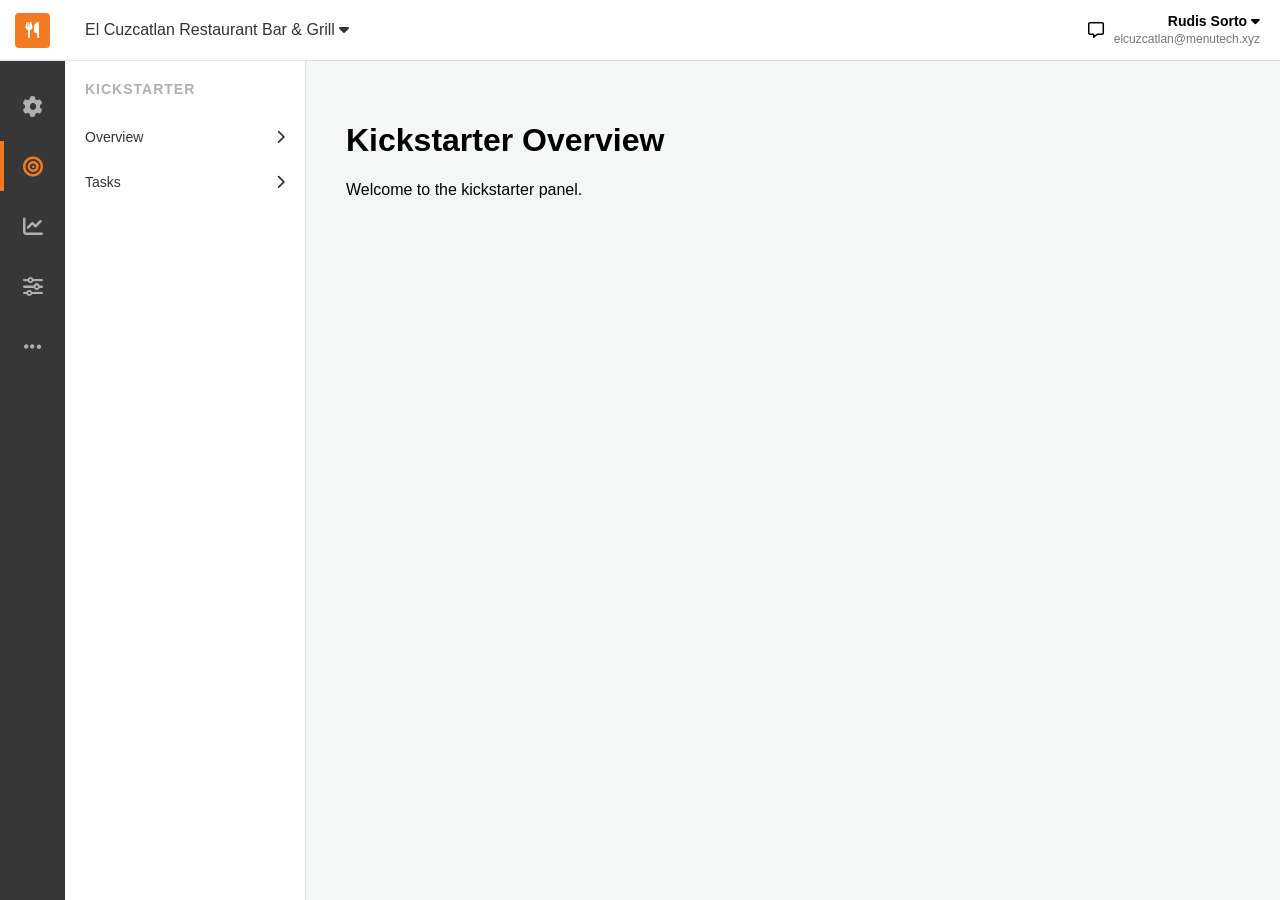
==== docs/kickstarter.html @ db4f1fe5 "feat: implement dual-panel sidebar and setup page UI - Created docs/ directory structure with css, j" ====
<!DOCTYPE html>
<html lang="en">
<head>
    <meta charset="UTF-8">
    <meta name="viewport" content="width=device-width, initial-scale=1.0">
    <title>Kickstarter - Platform</title>
    <link rel="stylesheet" href="css/style.css">
    <link rel="stylesheet" href="https://cdnjs.cloudflare.com/ajax/libs/font-awesome/6.4.0/css/all.min.css">
</head>
<body>
    <div class="container">
        <header>
            <div class="logo-section">
                <div class="logo-box">
                    <i class="fas fa-utensils"></i>
                </div>
            </div>
            <div class="restaurant-info">
                El Cuzcatlan Restaurant Bar & Grill <i class="fas fa-caret-down"></i>
            </div>
            <div class="user-profile">
                <i class="far fa-comment-alt"></i>
                <div class="user-details">
                    <span class="user-name">Rudis Sorto <i class="fas fa-caret-down"></i></span>
                    <span class="user-email">elcuzcatlan@menutech.xyz</span>
                </div>
            </div>
        </header>

        <div class="main-content">
            <aside class="icon-sidebar">
                <div class="icon-item" data-target="setup.html">
                    <i class="fas fa-cog fa-lg"></i>
                </div>
                <div class="icon-item active" data-target="kickstarter.html">
                    <i class="fas fa-bullseye fa-lg"></i>
                </div>
                <div class="icon-item">
                    <i class="fas fa-chart-line fa-lg"></i>
                </div>
                <div class="icon-item">
                    <i class="fas fa-sliders-h fa-lg"></i>
                </div>
                <div class="icon-item">
                    <i class="fas fa-ellipsis-h fa-lg"></i>
                </div>
            </aside>

            <aside class="setup-sidebar">
                <div class="setup-title">Kickstarter</div>

                <div class="menu-section">
                    <div class="menu-header">
                        Overview <i class="fas fa-chevron-right"></i>
                    </div>
                </div>
                <div class="menu-section">
                    <div class="menu-header">
                        Tasks <i class="fas fa-chevron-right"></i>
                    </div>
                </div>
            </aside>

            <main class="page-body">
                <div style="padding: 40px;">
                    <h1>Kickstarter Overview</h1>
                    <p>Welcome to the kickstarter panel.</p>
                </div>
            </main>
        </div>
    </div>

    <script src="js/main.js"></script>
</body>
</html>
---- docs/css/style.css ----
:root {
    --primary-orange: #f27a20;
    --dark-sidebar: #373737;
    --light-bg: #f4f7f6;
    --border-color: #e0e0e0;
    --text-grey: #757575;
    --header-height: 60px;
    --icon-sidebar-width: 65px;
    --setup-sidebar-width: 240px;
}

body, html {
    margin: 0;
    padding: 0;
    font-family: 'Segoe UI', Tahoma, Geneva, Verdana, sans-serif;
    height: 100%;
    overflow: hidden;
}

.container {
    display: flex;
    flex-direction: column;
    height: 100%;
}

/* Header Styles */
header {
    height: var(--header-height);
    background-color: white;
    display: flex;
    align-items: center;
    justify-content: space-between;
    border-bottom: 1px solid var(--border-color);
    z-index: 100;
}

.logo-section {
    display: flex;
    align-items: center;
    width: var(--icon-sidebar-width);
    justify-content: center;
}

.logo-box {
    width: 35px;
    height: 35px;
    background-color: var(--primary-orange);
    border-radius: 4px;
    display: flex;
    align-items: center;
    justify-content: center;
    color: white;
}

.restaurant-info {
    flex-grow: 1;
    padding-left: 20px;
    font-weight: 500;
    color: #333;
}

.user-profile {
    display: flex;
    align-items: center;
    padding-right: 20px;
}

.user-details {
    text-align: right;
    margin-left: 10px;
}

.user-name {
    font-weight: bold;
    display: block;
    font-size: 14px;
}

.user-email {
    font-size: 12px;
    color: var(--text-grey);
}

/* Main Layout */
.main-content {
    display: flex;
    flex-grow: 1;
}

/* Icon Sidebar (Leftmost) */
.icon-sidebar {
    width: var(--icon-sidebar-width);
    background-color: var(--dark-sidebar);
    display: flex;
    flex-direction: column;
    align-items: center;
    padding-top: 20px;
}

.icon-item {
    width: 100%;
    height: 50px;
    display: flex;
    align-items: center;
    justify-content: center;
    color: #b0b0b0;
    cursor: pointer;
    position: relative;
    margin-bottom: 10px;
}

.icon-item.active {
    color: var(--primary-orange);
}

.icon-item.active::before {
    content: '';
    position: absolute;
    left: 0;
    width: 4px;
    height: 100%;
    background-color: var(--primary-orange);
}

/* Setup Sidebar (Secondary) */
.setup-sidebar {
    width: var(--setup-sidebar-width);
    background-color: white;
    border-right: 1px solid var(--border-color);
    overflow-y: auto;
    padding-top: 20px;
}

.setup-title {
    padding: 0 20px 20px;
    color: #b0b0b0;
    font-weight: bold;
    font-size: 14px;
    text-transform: uppercase;
    letter-spacing: 1px;
}

.menu-section {
    margin-bottom: 5px;
}

.menu-header {
    padding: 12px 20px;
    display: flex;
    align-items: center;
    justify-content: space-between;
    cursor: pointer;
    font-size: 14px;
    color: #333;
    font-weight: 500;
}

.menu-header:hover {
    background-color: #f9f9f9;
}

.submenu {
    list-style: none;
    padding: 0;
    margin: 0;
    display: none;
}

.submenu.expanded {
    display: block;
}

.submenu-item {
    padding: 10px 20px 10px 40px;
    font-size: 13px;
    color: var(--text-grey);
    cursor: pointer;
    display: flex;
    align-items: center;
    justify-content: space-between;
}

.submenu-item:hover {
    background-color: #f9f9f9;
}

.submenu-item.active {
    color: var(--primary-orange);
    font-weight: 600;
    position: relative;
}

.submenu-item.active::before {
    content: '●';
    position: absolute;
    left: 20px;
    font-size: 8px;
}

.checkmark {
    color: #4caf50;
    font-size: 10px;
}

/* Page Body (Map area) */
.page-body {
    flex-grow: 1;
    background-color: var(--light-bg);
    position: relative;
    overflow: hidden;
}

.map-placeholder {
    width: 100%;
    height: 100%;
    background-color: #e5e5e5;
    opacity: 0.5;
}

/* Form overlay (mockup) */
.form-overlay {
    position: absolute;
    top: 50%;
    left: 50%;
    transform: translate(-50%, -50%);
    background: white;
    padding: 30px;
    border-radius: 8px;
    box-shadow: 0 4px 20px rgba(0,0,0,0.1);
    width: 500px;
}
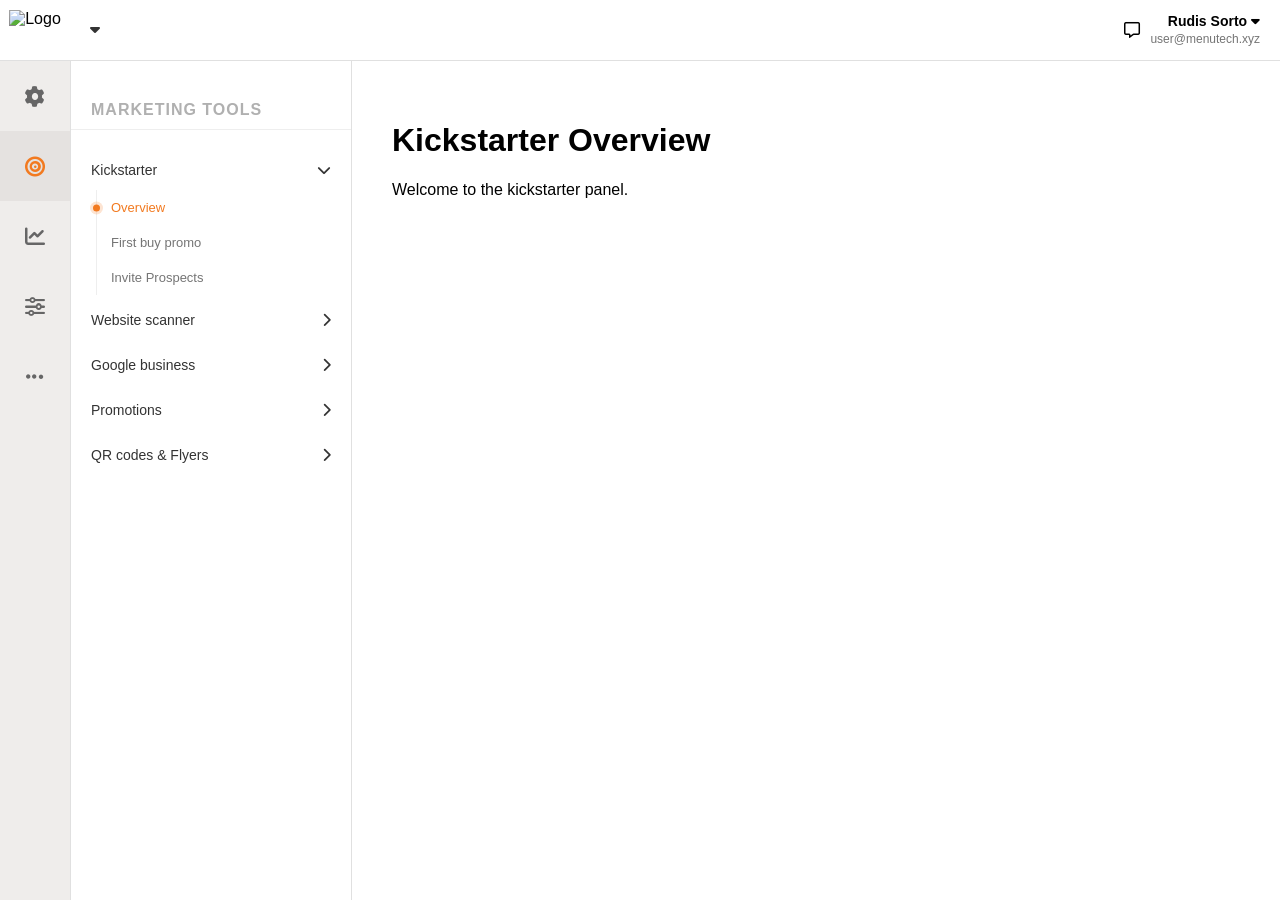
==== commit bdf09a66: "feat: high-fidelity UI for Setup and Marketing Tools panels - Refined CSS to match brand colors and " ====
--- a/docs/kickstarter.html
+++ b/docs/kickstarter.html
@@ -3,7 +3,7 @@
 <head>
     <meta charset="UTF-8">
     <meta name="viewport" content="width=device-width, initial-scale=1.0">
-    <title>Kickstarter - Platform</title>
+    <title>Marketing Tools - Platform</title>
     <link rel="stylesheet" href="css/style.css">
     <link rel="stylesheet" href="https://cdnjs.cloudflare.com/ajax/libs/font-awesome/6.4.0/css/all.min.css">
 </head>
@@ -11,18 +11,16 @@
     <div class="container">
         <header>
             <div class="logo-section">
-                <div class="logo-box">
-                    <i class="fas fa-utensils"></i>
-                </div>
+                <img src="https://menutech.services/assets/img/logomt.png" alt="Logo" style="height: 40px;">
             </div>
             <div class="restaurant-info">
-                El Cuzcatlan Restaurant Bar & Grill <i class="fas fa-caret-down"></i>
+                <i class="fas fa-caret-down"></i>
             </div>
             <div class="user-profile">
                 <i class="far fa-comment-alt"></i>
                 <div class="user-details">
                     <span class="user-name">Rudis Sorto <i class="fas fa-caret-down"></i></span>
-                    <span class="user-email">elcuzcatlan@menutech.xyz</span>
+                    <span class="user-email">user@menutech.xyz</span>
                 </div>
             </div>
         </header>
@@ -47,24 +45,42 @@
             </aside>
 
             <aside class="setup-sidebar">
-                <div class="setup-title">Kickstarter</div>
+                <div class="setup-title">Marketing Tools</div>
 
                 <div class="menu-section">
-                    <div class="menu-header">
-                        Overview <i class="fas fa-chevron-right"></i>
+                    <div class="menu-header" id="kickstarter-header">
+                        Kickstarter <i class="fas fa-chevron-down"></i>
                     </div>
+                    <ul class="submenu expanded" id="kickstarter-submenu">
+                        <li class="submenu-item active" data-slug="overview">Overview</li>
+                        <li class="submenu-item" data-slug="first-buy-promo">First buy promo</li>
+                        <li class="submenu-item" data-slug="invite-prospects">Invite Prospects</li>
+                    </ul>
                 </div>
+
                 <div class="menu-section">
-                    <div class="menu-header">
-                        Tasks <i class="fas fa-chevron-right"></i>
-                    </div>
+                    <div class="menu-header">Website scanner <i class="fas fa-chevron-right"></i></div>
+                </div>
+
+                <div class="menu-section">
+                    <div class="menu-header">Google business <i class="fas fa-chevron-right"></i></div>
+                </div>
+
+                <div class="menu-section">
+                    <div class="menu-header">Promotions <i class="fas fa-chevron-right"></i></div>
+                </div>
+
+                <div class="menu-section">
+                    <div class="menu-header">QR codes & Flyers <i class="fas fa-chevron-right"></i></div>
                 </div>
             </aside>
 
             <main class="page-body">
-                <div style="padding: 40px;">
-                    <h1>Kickstarter Overview</h1>
-                    <p>Welcome to the kickstarter panel.</p>
+                <div id="dynamic-content-area">
+                    <div style="padding: 40px;">
+                        <h1>Kickstarter Overview</h1>
+                        <p>Welcome to the kickstarter panel.</p>
+                    </div>
                 </div>
             </main>
         </div>
--- a/docs/css/style.css
+++ b/docs/css/style.css
@@ -1,12 +1,13 @@
 :root {
     --primary-orange: #f27a20;
-    --dark-sidebar: #373737;
-    --light-bg: #f4f7f6;
+    --light-sidebar: #efedeb;
+    --active-sidebar-bg: #e5e2e0;
+    --light-bg: #ffffff;
     --border-color: #e0e0e0;
     --text-grey: #757575;
     --header-height: 60px;
-    --icon-sidebar-width: 65px;
-    --setup-sidebar-width: 240px;
+    --icon-sidebar-width: 70px;
+    --setup-sidebar-width: 280px;
 }
 
 body, html {
@@ -90,36 +91,27 @@
 /* Icon Sidebar (Leftmost) */
 .icon-sidebar {
     width: var(--icon-sidebar-width);
-    background-color: var(--dark-sidebar);
+    background-color: var(--light-sidebar);
     display: flex;
     flex-direction: column;
     align-items: center;
-    padding-top: 20px;
+    border-right: 1px solid var(--border-color);
 }
 
 .icon-item {
     width: 100%;
-    height: 50px;
+    height: 70px;
     display: flex;
     align-items: center;
     justify-content: center;
-    color: #b0b0b0;
+    color: #666;
     cursor: pointer;
     position: relative;
-    margin-bottom: 10px;
 }
 
 .icon-item.active {
     color: var(--primary-orange);
-}
-
-.icon-item.active::before {
-    content: '';
-    position: absolute;
-    left: 0;
-    width: 4px;
-    height: 100%;
-    background-color: var(--primary-orange);
+    background-color: var(--active-sidebar-bg);
 }
 
 /* Setup Sidebar (Secondary) */
@@ -132,12 +124,14 @@
 }
 
 .setup-title {
-    padding: 0 20px 20px;
+    padding: 20px 20px 10px;
     color: #b0b0b0;
     font-weight: bold;
-    font-size: 14px;
+    font-size: 16px;
     text-transform: uppercase;
     letter-spacing: 1px;
+    border-bottom: 1px solid #eee;
+    margin-bottom: 20px;
 }
 
 .menu-section {
@@ -186,15 +180,40 @@
 
 .submenu-item.active {
     color: var(--primary-orange);
-    font-weight: 600;
-    position: relative;
+    font-weight: 500;
+    position: relative;
+}
+
+.submenu {
+    list-style: none;
+    padding: 0;
+    margin: 0;
+    display: none;
+    position: relative;
+}
+
+.submenu::before {
+    content: '';
+    position: absolute;
+    left: 25px;
+    top: 0;
+    bottom: 0;
+    width: 1px;
+    background-color: #eee;
 }
 
 .submenu-item.active::before {
-    content: '●';
+    content: '';
     position: absolute;
-    left: 20px;
-    font-size: 8px;
+    left: 22px;
+    top: 50%;
+    transform: translateY(-50%);
+    width: 7px;
+    height: 7px;
+    background-color: var(--primary-orange);
+    border-radius: 50%;
+    z-index: 1;
+    box-shadow: 0 0 0 3px rgba(242, 122, 32, 0.2);
 }
 
 .checkmark {
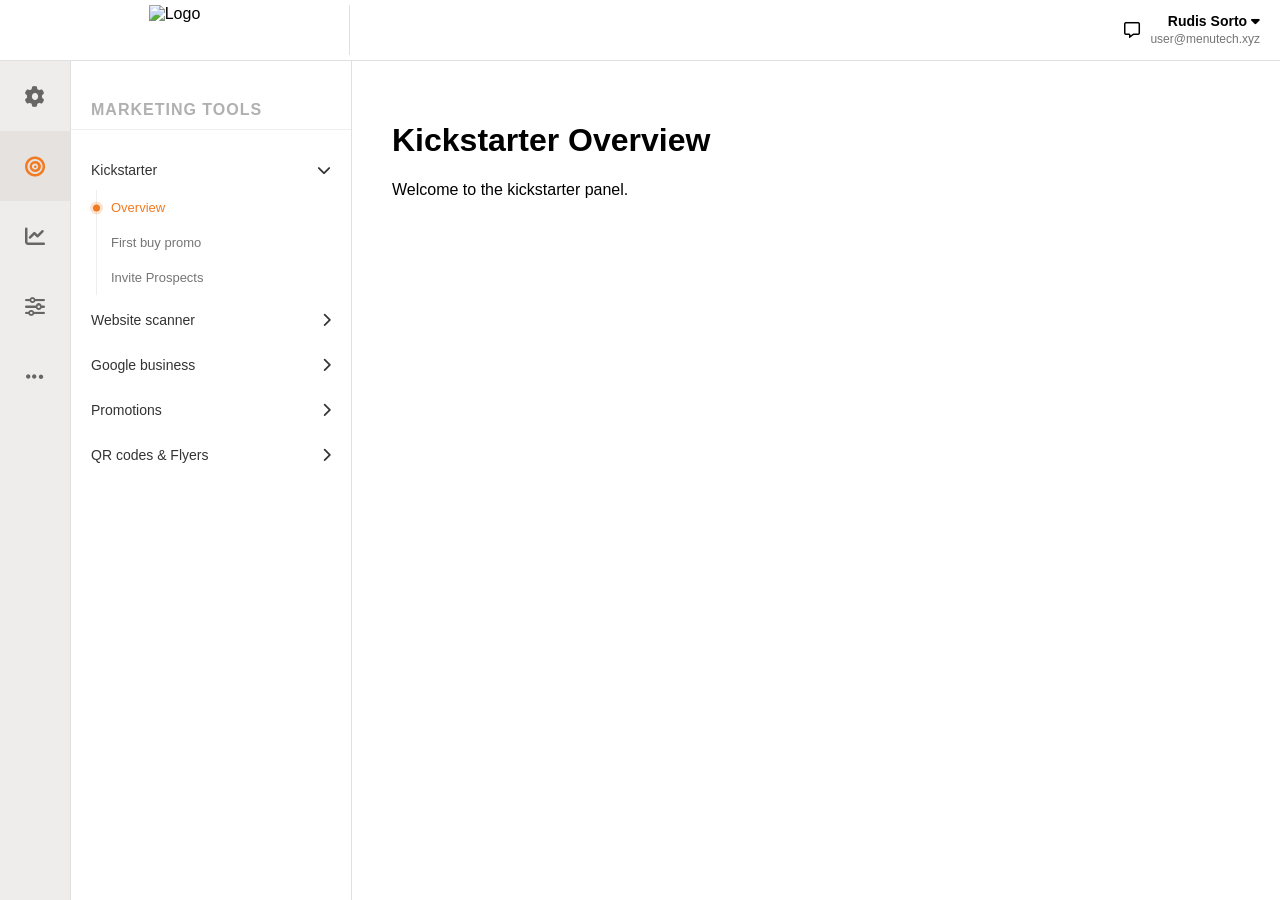
==== commit 7b020043: "feat: center company logo and refine header UI - Updated docs/css/style.css to expand the logo secti" ====
--- a/docs/kickstarter.html
+++ b/docs/kickstarter.html
@@ -11,10 +11,7 @@
     <div class="container">
         <header>
             <div class="logo-section">
-                <img src="https://menutech.services/assets/img/logomt.png" alt="Logo" style="height: 40px;">
-            </div>
-            <div class="restaurant-info">
-                <i class="fas fa-caret-down"></i>
+                <img src="https://menutech.services/assets/img/logomt.png" alt="Logo" style="height: 50px;">
             </div>
             <div class="user-profile">
                 <i class="far fa-comment-alt"></i>
--- a/docs/css/style.css
+++ b/docs/css/style.css
@@ -38,8 +38,10 @@
 .logo-section {
     display: flex;
     align-items: center;
-    width: var(--icon-sidebar-width);
+    width: calc(var(--icon-sidebar-width) + var(--setup-sidebar-width));
     justify-content: center;
+    border-right: 1px solid var(--border-color);
+    box-sizing: border-box;
 }
 
 .logo-box {
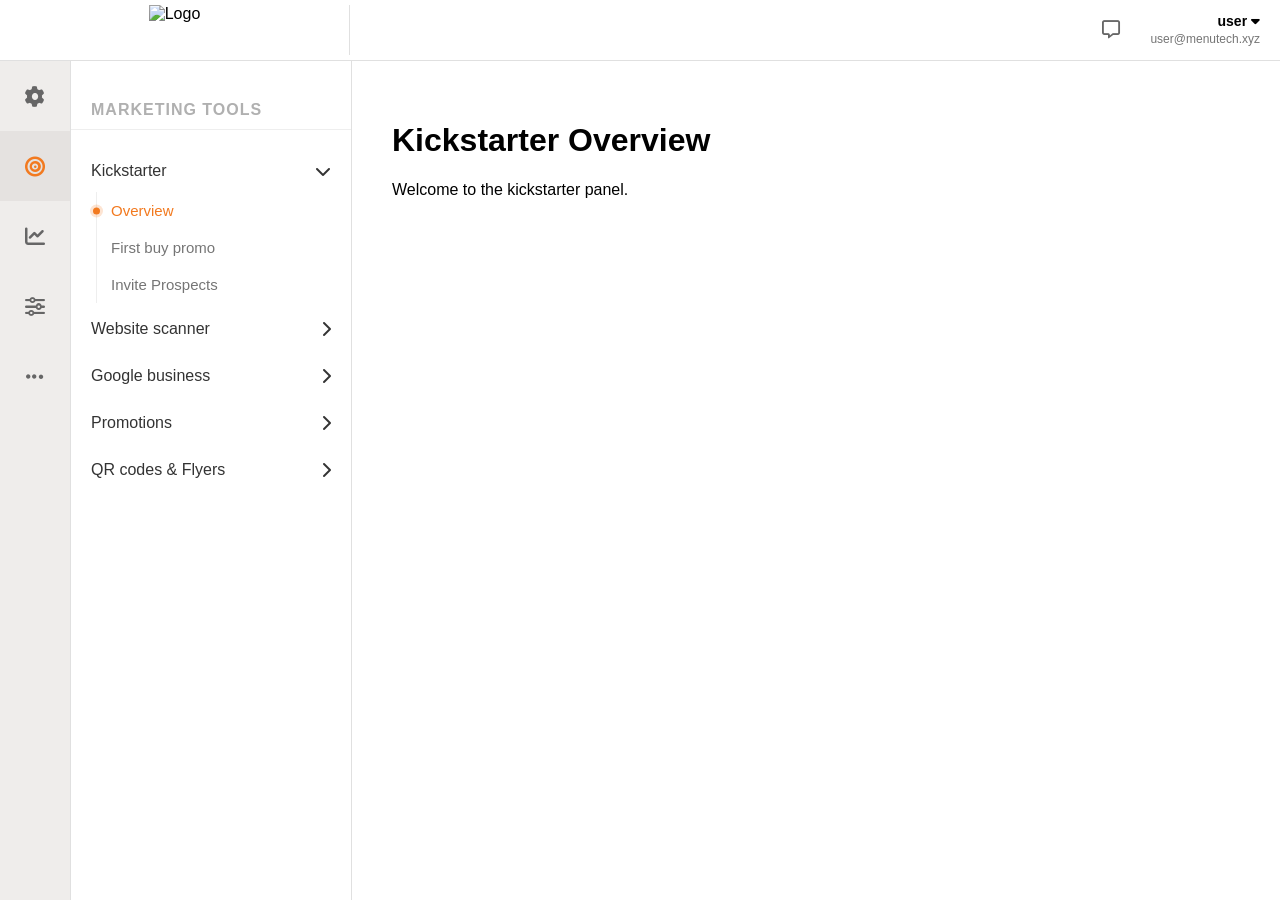
==== commit f596d333: "feat: implement help modal and update user profile info - Implemented "We are happy to help" modal t" ====
--- a/docs/kickstarter.html
+++ b/docs/kickstarter.html
@@ -14,9 +14,9 @@
                 <img src="https://menutech.services/assets/img/logomt.png" alt="Logo" style="height: 50px;">
             </div>
             <div class="user-profile">
-                <i class="far fa-comment-alt"></i>
+                <i class="far fa-comment-alt header-help-icon" id="open-help-modal"></i>
                 <div class="user-details">
-                    <span class="user-name">Rudis Sorto <i class="fas fa-caret-down"></i></span>
+                    <span class="user-name">user <i class="fas fa-caret-down"></i></span>
                     <span class="user-email">user@menutech.xyz</span>
                 </div>
             </div>
@@ -83,6 +83,28 @@
         </div>
     </div>
 
+    <div class="modal-overlay" id="help-modal">
+        <div class="help-modal-content">
+            <div class="help-modal-header">
+                We are happy to help
+                <i class="fas fa-times" style="cursor: pointer;" id="close-help-modal"></i>
+            </div>
+            <div class="help-modal-body">
+                <div class="help-form-box">
+                    <div class="help-form-box-header">
+                        MenuTech
+                        <i class="fas fa-chevron-up"></i>
+                    </div>
+                    <div class="help-contact-info">
+                        menutecho@gmail.com, (877) 859-0858, www.menutech.xyz
+                    </div>
+                    <textarea class="help-textarea" placeholder="Type your question here, I'm happy to help"></textarea>
+                    <button class="help-submit-btn">Ask Question</button>
+                </div>
+            </div>
+        </div>
+    </div>
+
     <script src="js/main.js"></script>
 </body>
 </html>
--- a/docs/css/style.css
+++ b/docs/css/style.css
@@ -146,7 +146,7 @@
     align-items: center;
     justify-content: space-between;
     cursor: pointer;
-    font-size: 14px;
+    font-size: 16px;
     color: #333;
     font-weight: 500;
 }
@@ -159,16 +159,19 @@
     list-style: none;
     padding: 0;
     margin: 0;
-    display: none;
+    max-height: 0;
+    overflow: hidden;
+    transition: max-height 0.3s ease-out;
+    position: relative;
 }
 
 .submenu.expanded {
-    display: block;
+    max-height: 500px; /* Adjust as needed for content */
 }
 
 .submenu-item {
     padding: 10px 20px 10px 40px;
-    font-size: 13px;
+    font-size: 15px;
     color: var(--text-grey);
     cursor: pointer;
     display: flex;
@@ -183,14 +186,6 @@
 .submenu-item.active {
     color: var(--primary-orange);
     font-weight: 500;
-    position: relative;
-}
-
-.submenu {
-    list-style: none;
-    padding: 0;
-    margin: 0;
-    display: none;
     position: relative;
 }
 
@@ -250,3 +245,105 @@
     box-shadow: 0 4px 20px rgba(0,0,0,0.1);
     width: 500px;
 }
+
+/* Modal Overlay */
+.modal-overlay {
+    position: fixed;
+    top: 0;
+    left: 0;
+    width: 100%;
+    height: 100%;
+    background-color: rgba(0, 0, 0, 0.5);
+    display: none;
+    align-items: center;
+    justify-content: center;
+    z-index: 2000;
+}
+
+.modal-overlay.active {
+    display: flex;
+}
+
+.help-modal-content {
+    background: white;
+    width: 500px;
+    border-radius: 4px;
+    overflow: hidden;
+    box-shadow: 0 5px 15px rgba(0,0,0,0.3);
+}
+
+.help-modal-header {
+    padding: 15px 20px;
+    border-bottom: 1px solid #eee;
+    font-weight: bold;
+    color: #333;
+    display: flex;
+    justify-content: space-between;
+    align-items: center;
+}
+
+.help-modal-body {
+    padding: 20px;
+}
+
+.help-form-box {
+    border: 1px solid #ddd;
+    border-radius: 4px;
+    padding: 15px;
+    margin-bottom: 20px;
+}
+
+.help-form-box-header {
+    display: flex;
+    justify-content: space-between;
+    align-items: center;
+    margin-bottom: 10px;
+    font-weight: 500;
+    color: #444;
+}
+
+.help-contact-info {
+    font-size: 13px;
+    color: #666;
+    margin-bottom: 15px;
+}
+
+.help-textarea {
+    width: 100%;
+    height: 120px;
+    border: 1px solid #ccc;
+    border-radius: 4px;
+    padding: 10px;
+    resize: none;
+    box-sizing: border-box;
+    font-family: inherit;
+    font-size: 14px;
+    outline: none;
+}
+
+.help-textarea:focus {
+    border-color: var(--primary-orange);
+}
+
+.help-submit-btn {
+    width: 100%;
+    background-color: var(--primary-orange);
+    color: white;
+    border: none;
+    padding: 12px;
+    border-radius: 4px;
+    font-weight: bold;
+    cursor: pointer;
+    margin-top: 15px;
+}
+
+.header-help-icon {
+    cursor: pointer;
+    font-size: 18px;
+    color: #666;
+    margin-right: 20px;
+}
+
+.header-help-icon:hover {
+    color: var(--primary-orange);
+}
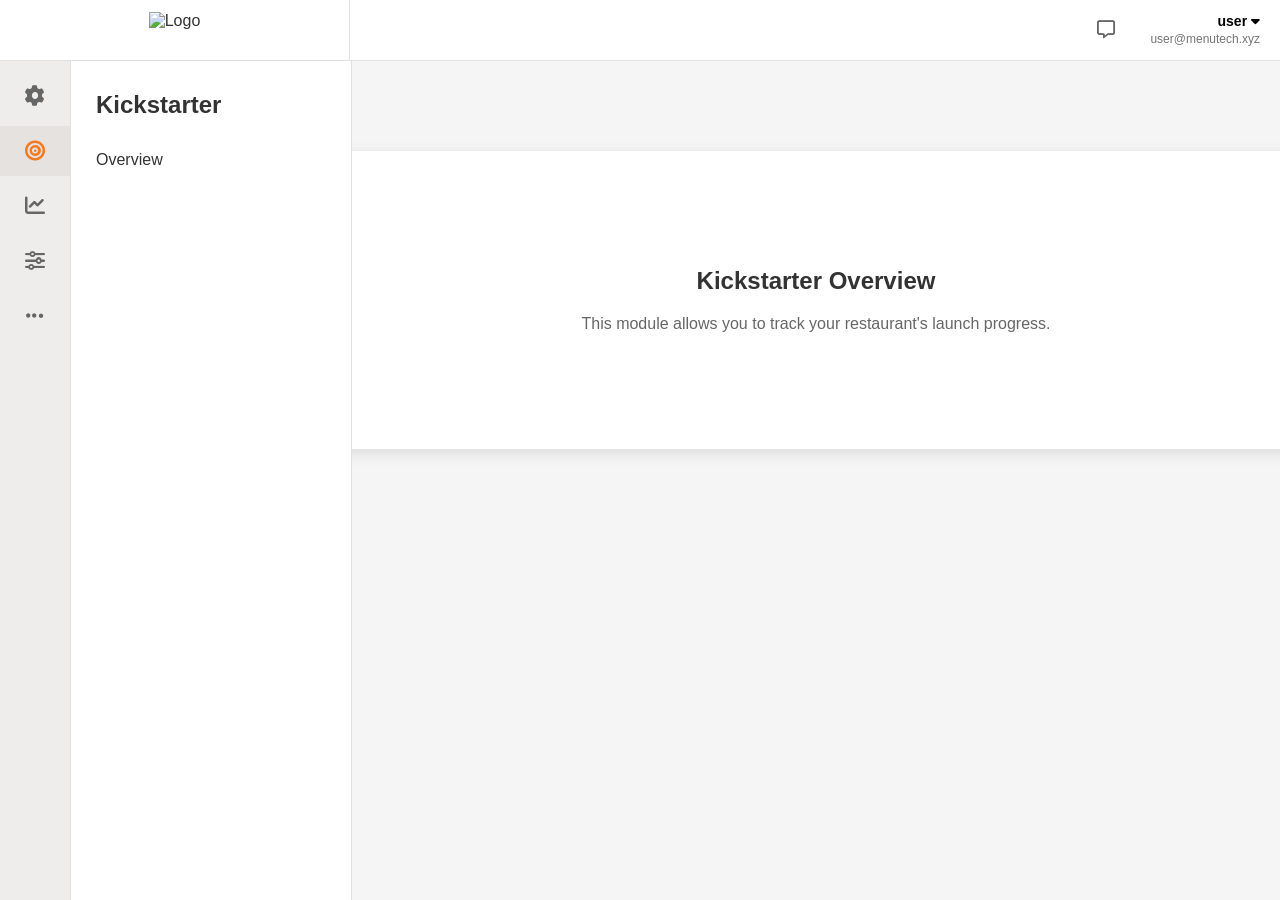
==== commit 606ccbad: "Refine online order platform UI and navigation - Implement dual-sidebar layout (Icon and Setup sideb" ====
--- a/docs/kickstarter.html
+++ b/docs/kickstarter.html
@@ -3,7 +3,7 @@
 <head>
     <meta charset="UTF-8">
     <meta name="viewport" content="width=device-width, initial-scale=1.0">
-    <title>Marketing Tools - Platform</title>
+    <title>Kickstarter - Platform</title>
     <link rel="stylesheet" href="css/style.css">
     <link rel="stylesheet" href="https://cdnjs.cloudflare.com/ajax/libs/font-awesome/6.4.0/css/all.min.css">
 </head>
@@ -11,10 +11,10 @@
     <div class="container">
         <header>
             <div class="logo-section">
-                <img src="https://menutech.services/assets/img/logomt.png" alt="Logo" style="height: 50px;">
+                <img src="https://menutech.services/assets/img/logomt.png" alt="Logo" style="height: 35px;">
             </div>
-            <div class="user-profile">
-                <i class="far fa-comment-alt header-help-icon" id="open-help-modal"></i>
+            <div class="user-profile" id="user-profile-btn">
+                <i class="far fa-comment-alt header-help-icon" id="help-nav-icon"></i>
                 <div class="user-details">
                     <span class="user-name">user <i class="fas fa-caret-down"></i></span>
                     <span class="user-email">user@menutech.xyz</span>
@@ -42,69 +42,24 @@
             </aside>
 
             <aside class="setup-sidebar">
-                <div class="setup-title">Marketing Tools</div>
+                <div class="setup-title">Kickstarter</div>
 
                 <div class="menu-section">
-                    <div class="menu-header" id="kickstarter-header">
-                        Kickstarter <i class="fas fa-chevron-down"></i>
-                    </div>
-                    <ul class="submenu expanded" id="kickstarter-submenu">
-                        <li class="submenu-item active" data-slug="overview">Overview</li>
-                        <li class="submenu-item" data-slug="first-buy-promo">First buy promo</li>
-                        <li class="submenu-item" data-slug="invite-prospects">Invite Prospects</li>
-                    </ul>
-                </div>
-
-                <div class="menu-section">
-                    <div class="menu-header">Website scanner <i class="fas fa-chevron-right"></i></div>
-                </div>
-
-                <div class="menu-section">
-                    <div class="menu-header">Google business <i class="fas fa-chevron-right"></i></div>
-                </div>
-
-                <div class="menu-section">
-                    <div class="menu-header">Promotions <i class="fas fa-chevron-right"></i></div>
-                </div>
-
-                <div class="menu-section">
-                    <div class="menu-header">QR codes & Flyers <i class="fas fa-chevron-right"></i></div>
+                    <div class="menu-header">Overview</div>
                 </div>
             </aside>
 
             <main class="page-body">
                 <div id="dynamic-content-area">
-                    <div style="padding: 40px;">
-                        <h1>Kickstarter Overview</h1>
-                        <p>Welcome to the kickstarter panel.</p>
+                    <div style="padding: 100px; text-align: center; background: white; border-radius: 8px; margin: 50px; box-shadow: 0 4px 15px rgba(0,0,0,0.1); width: 800px;">
+                        <h1 style="color: #333; font-size: 24px; margin-bottom: 20px;">Kickstarter Overview</h1>
+                        <p style="color: #666; font-size: 16px;">This module allows you to track your restaurant's launch progress.</p>
                     </div>
                 </div>
             </main>
         </div>
     </div>
 
-    <div class="modal-overlay" id="help-modal">
-        <div class="help-modal-content">
-            <div class="help-modal-header">
-                We are happy to help
-                <i class="fas fa-times" style="cursor: pointer;" id="close-help-modal"></i>
-            </div>
-            <div class="help-modal-body">
-                <div class="help-form-box">
-                    <div class="help-form-box-header">
-                        MenuTech
-                        <i class="fas fa-chevron-up"></i>
-                    </div>
-                    <div class="help-contact-info">
-                        menutecho@gmail.com, (877) 859-0858, www.menutech.xyz
-                    </div>
-                    <textarea class="help-textarea" placeholder="Type your question here, I'm happy to help"></textarea>
-                    <button class="help-submit-btn">Ask Question</button>
-                </div>
-            </div>
-        </div>
-    </div>
-
     <script src="js/main.js"></script>
 </body>
 </html>
--- a/docs/css/style.css
+++ b/docs/css/style.css
@@ -13,9 +13,11 @@
 body, html {
     margin: 0;
     padding: 0;
-    font-family: 'Segoe UI', Tahoma, Geneva, Verdana, sans-serif;
+    font-family: 'Open Sans', 'Segoe UI', Roboto, Helvetica, Arial, sans-serif;
     height: 100%;
     overflow: hidden;
+    color: #333;
+    background-color: #f5f5f5;
 }
 
 .container {
@@ -33,6 +35,7 @@
     justify-content: space-between;
     border-bottom: 1px solid var(--border-color);
     z-index: 100;
+    padding-right: 20px;
 }
 
 .logo-section {
@@ -42,30 +45,21 @@
     justify-content: center;
     border-right: 1px solid var(--border-color);
     box-sizing: border-box;
-}
-
-.logo-box {
-    width: 35px;
-    height: 35px;
-    background-color: var(--primary-orange);
-    border-radius: 4px;
-    display: flex;
-    align-items: center;
-    justify-content: center;
-    color: white;
-}
-
-.restaurant-info {
-    flex-grow: 1;
-    padding-left: 20px;
-    font-weight: 500;
-    color: #333;
+    height: 100%;
 }
 
 .user-profile {
     display: flex;
     align-items: center;
-    padding-right: 20px;
+    position: relative;
+    cursor: pointer;
+}
+
+.header-help-icon {
+    cursor: pointer;
+    font-size: 18px;
+    color: #666;
+    margin-right: 25px;
 }
 
 .user-details {
@@ -77,6 +71,7 @@
     font-weight: bold;
     display: block;
     font-size: 14px;
+    color: #000;
 }
 
 .user-email {
@@ -88,6 +83,7 @@
 .main-content {
     display: flex;
     flex-grow: 1;
+    height: calc(100vh - var(--header-height));
 }
 
 /* Icon Sidebar (Leftmost) */
@@ -98,17 +94,20 @@
     flex-direction: column;
     align-items: center;
     border-right: 1px solid var(--border-color);
+    flex-shrink: 0;
+    padding-top: 10px;
 }
 
 .icon-item {
     width: 100%;
-    height: 70px;
+    height: 50px;
     display: flex;
     align-items: center;
     justify-content: center;
     color: #666;
     cursor: pointer;
     position: relative;
+    margin-bottom: 5px;
 }
 
 .icon-item.active {
@@ -122,26 +121,22 @@
     background-color: white;
     border-right: 1px solid var(--border-color);
     overflow-y: auto;
-    padding-top: 20px;
+    flex-shrink: 0;
 }
 
 .setup-title {
-    padding: 20px 20px 10px;
-    color: #b0b0b0;
-    font-weight: bold;
-    font-size: 16px;
-    text-transform: uppercase;
-    letter-spacing: 1px;
-    border-bottom: 1px solid #eee;
-    margin-bottom: 20px;
+    padding: 30px 25px 20px 25px;
+    color: #333;
+    font-weight: 600;
+    font-size: 24px;
 }
 
 .menu-section {
-    margin-bottom: 5px;
+    margin-bottom: 2px;
 }
 
 .menu-header {
-    padding: 12px 20px;
+    padding: 12px 25px;
     display: flex;
     align-items: center;
     justify-content: space-between;
@@ -162,188 +157,137 @@
     max-height: 0;
     overflow: hidden;
     transition: max-height 0.3s ease-out;
-    position: relative;
 }
 
 .submenu.expanded {
-    max-height: 500px; /* Adjust as needed for content */
+    max-height: 500px;
 }
 
 .submenu-item {
-    padding: 10px 20px 10px 40px;
-    font-size: 15px;
-    color: var(--text-grey);
-    cursor: pointer;
-    display: flex;
-    align-items: center;
-    justify-content: space-between;
+    padding: 8px 25px 8px 45px;
+    font-size: 14px;
+    color: #666;
+    cursor: pointer;
+    display: flex;
+    align-items: center;
+    position: relative;
 }
 
 .submenu-item:hover {
-    background-color: #f9f9f9;
+    background-color: #fcfcfc;
 }
 
 .submenu-item.active {
     color: var(--primary-orange);
-    font-weight: 500;
-    position: relative;
-}
-
-.submenu::before {
-    content: '';
-    position: absolute;
-    left: 25px;
-    top: 0;
-    bottom: 0;
-    width: 1px;
-    background-color: #eee;
 }
 
 .submenu-item.active::before {
     content: '';
     position: absolute;
-    left: 22px;
+    left: 28px;
     top: 50%;
     transform: translateY(-50%);
-    width: 7px;
-    height: 7px;
+    width: 6px;
+    height: 6px;
     background-color: var(--primary-orange);
     border-radius: 50%;
-    z-index: 1;
-    box-shadow: 0 0 0 3px rgba(242, 122, 32, 0.2);
-}
-
-.checkmark {
-    color: #4caf50;
-    font-size: 10px;
-}
-
-/* Page Body (Map area) */
+}
+
+/* Page Body */
 .page-body {
     flex-grow: 1;
-    background-color: var(--light-bg);
-    position: relative;
-    overflow: hidden;
-}
-
-.map-placeholder {
-    width: 100%;
-    height: 100%;
-    background-color: #e5e5e5;
-    opacity: 0.5;
-}
-
-/* Form overlay (mockup) */
-.form-overlay {
-    position: absolute;
-    top: 50%;
-    left: 50%;
-    transform: translate(-50%, -50%);
+    background-color: #f5f5f5;
+    position: relative;
+    display: flex;
+    justify-content: center;
+    overflow: auto;
+    padding: 40px 20px;
+}
+
+/* Form Styling */
+.form-container {
     background: white;
-    padding: 30px;
-    border-radius: 8px;
-    box-shadow: 0 4px 20px rgba(0,0,0,0.1);
-    width: 500px;
-}
-
-/* Modal Overlay */
-.modal-overlay {
-    position: fixed;
-    top: 0;
-    left: 0;
-    width: 100%;
-    height: 100%;
-    background-color: rgba(0, 0, 0, 0.5);
-    display: none;
-    align-items: center;
-    justify-content: center;
-    z-index: 2000;
-}
-
-.modal-overlay.active {
-    display: flex;
-}
-
-.help-modal-content {
-    background: white;
-    width: 500px;
-    border-radius: 4px;
-    overflow: hidden;
-    box-shadow: 0 5px 15px rgba(0,0,0,0.3);
-}
-
-.help-modal-header {
-    padding: 15px 20px;
-    border-bottom: 1px solid #eee;
-    font-weight: bold;
-    color: #333;
+    padding: 40px 45px;
+    border-radius: 12px;
+    box-shadow: 0 4px 20px rgba(0,0,0,0.08);
+    width: 900px;
+    max-width: 100%;
+    height: fit-content;
+    z-index: 10;
+}
+
+.form-header {
     display: flex;
     justify-content: space-between;
     align-items: center;
-}
-
-.help-modal-body {
-    padding: 20px;
-}
-
-.help-form-box {
-    border: 1px solid #ddd;
-    border-radius: 4px;
-    padding: 15px;
-    margin-bottom: 20px;
-}
-
-.help-form-box-header {
-    display: flex;
-    justify-content: space-between;
-    align-items: center;
-    margin-bottom: 10px;
-    font-weight: 500;
-    color: #444;
-}
-
-.help-contact-info {
-    font-size: 13px;
-    color: #666;
-    margin-bottom: 15px;
-}
-
-.help-textarea {
-    width: 100%;
-    height: 120px;
-    border: 1px solid #ccc;
-    border-radius: 4px;
-    padding: 10px;
-    resize: none;
-    box-sizing: border-box;
-    font-family: inherit;
-    font-size: 14px;
-    outline: none;
-}
-
-.help-textarea:focus {
-    border-color: var(--primary-orange);
-}
-
-.help-submit-btn {
-    width: 100%;
+    margin-bottom: 50px;
+}
+
+.form-header h2 {
+    margin: 0;
+    font-size: 22px;
+    font-weight: 400;
+    color: #555;
+}
+
+.btn-next {
     background-color: var(--primary-orange);
     color: white;
     border: none;
-    padding: 12px;
-    border-radius: 4px;
+    padding: 10px 35px;
+    border-radius: 6px;
     font-weight: bold;
     cursor: pointer;
-    margin-top: 15px;
-}
-
-.header-help-icon {
-    cursor: pointer;
+    font-size: 15px;
+}
+
+.input-group {
+    margin-bottom: 35px;
+    position: relative;
+    border: 1px solid #ddd;
+    border-radius: 10px;
+    padding: 18px 20px;
+    display: flex;
+    align-items: center;
+}
+
+.input-group label {
+    position: absolute;
+    top: -10px;
+    left: 25px;
+    background: white;
+    padding: 0 10px;
+    font-size: 14px;
+    color: #777;
+}
+
+.input-group i {
+    color: #888;
+    margin-right: 15px;
+    width: 20px;
+    text-align: center;
     font-size: 18px;
-    color: #666;
-    margin-right: 20px;
-}
-
-.header-help-icon:hover {
-    color: var(--primary-orange);
-}
+}
+
+.input-group input, .input-group select {
+    border: none;
+    width: 100%;
+    outline: none;
+    font-size: 16px;
+    color: #333;
+    background: transparent;
+}
+
+.input-row {
+    display: grid;
+    grid-template-columns: 1fr 1fr;
+    gap: 20px;
+}
+
+.input-group select {
+    appearance: none;
+    background-image: url("data:image/svg+xml;charset=UTF-8,%3csvg xmlns='http://www.w3.org/2000/svg' viewBox='0 0 24 24' fill='none' stroke='currentColor' stroke-width='2' stroke-linecap='round' stroke-linejoin='round'%3e%3cpolyline points='6 9 12 15 18 9'%3e%3c/polyline%3e%3c/svg%3e");
+    background-repeat: no-repeat;
+    background-position: right 0px center;
+    background-size: 16px;
+}
